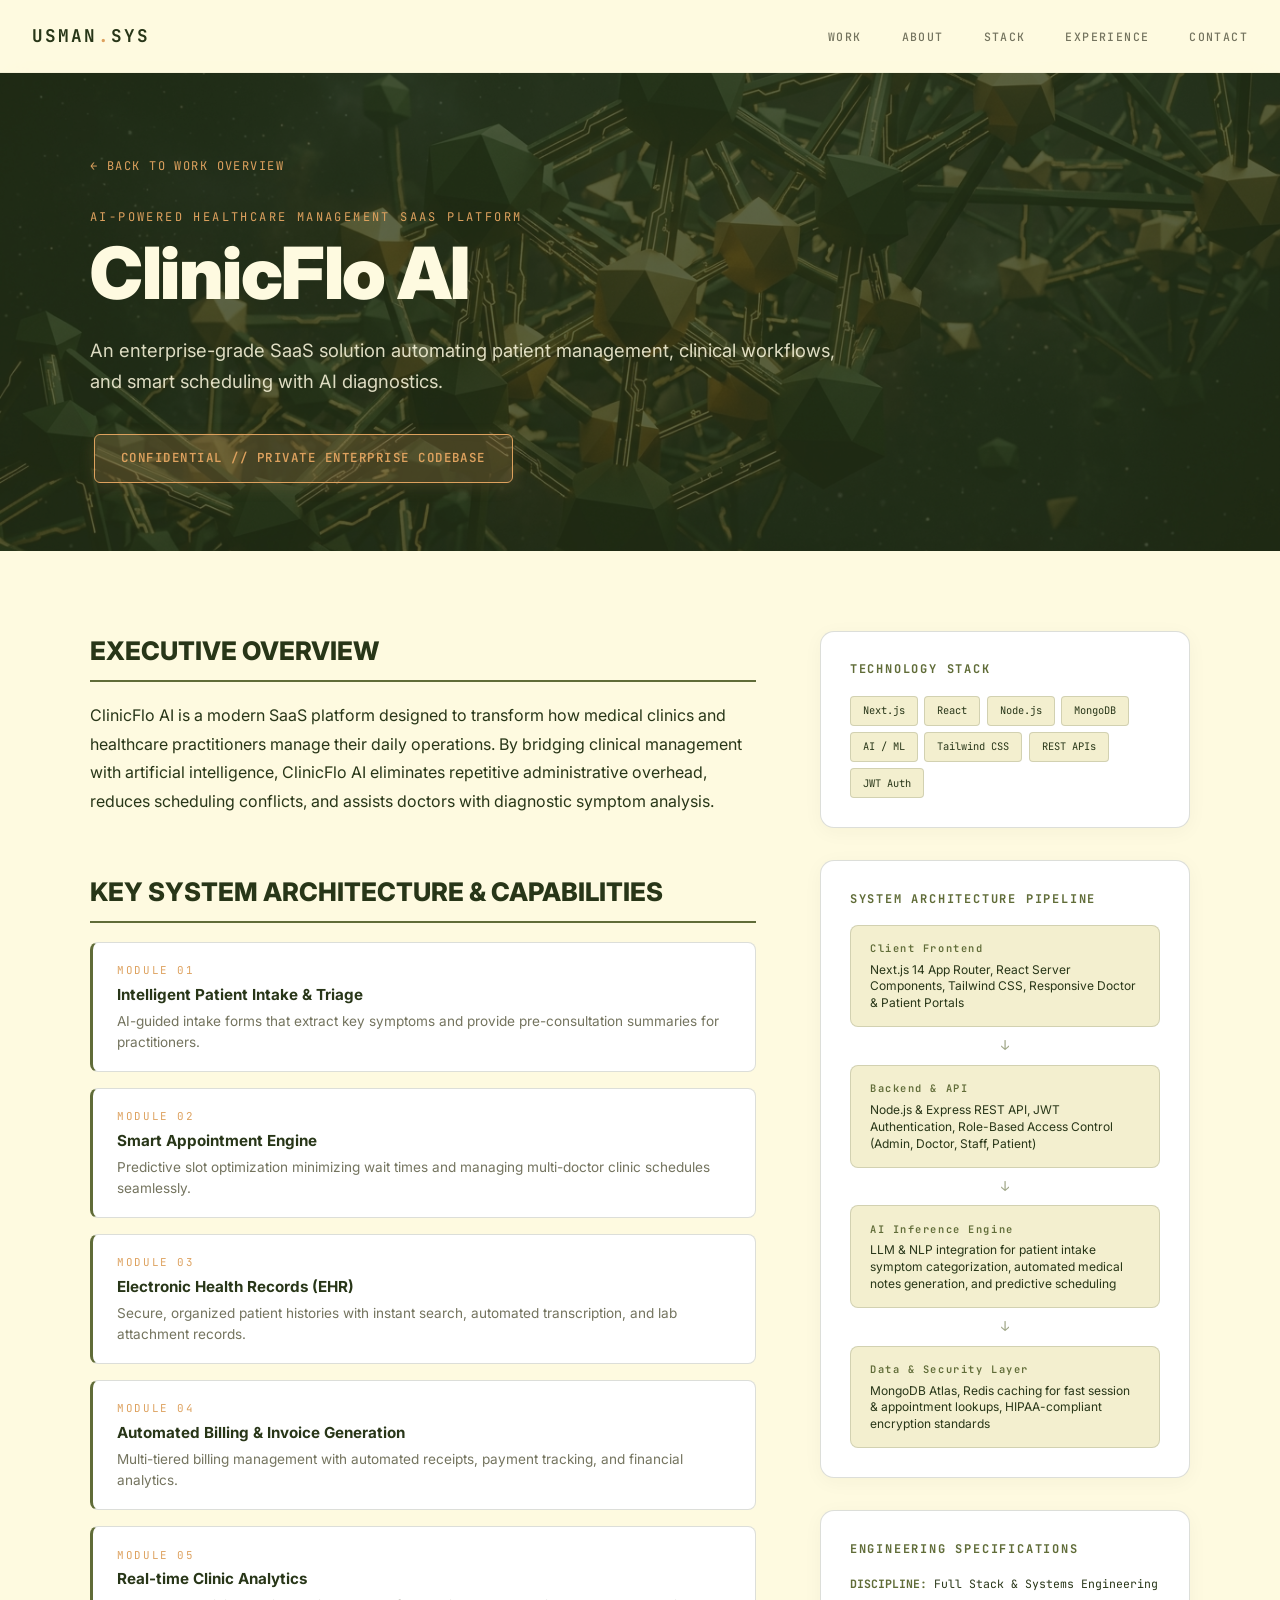
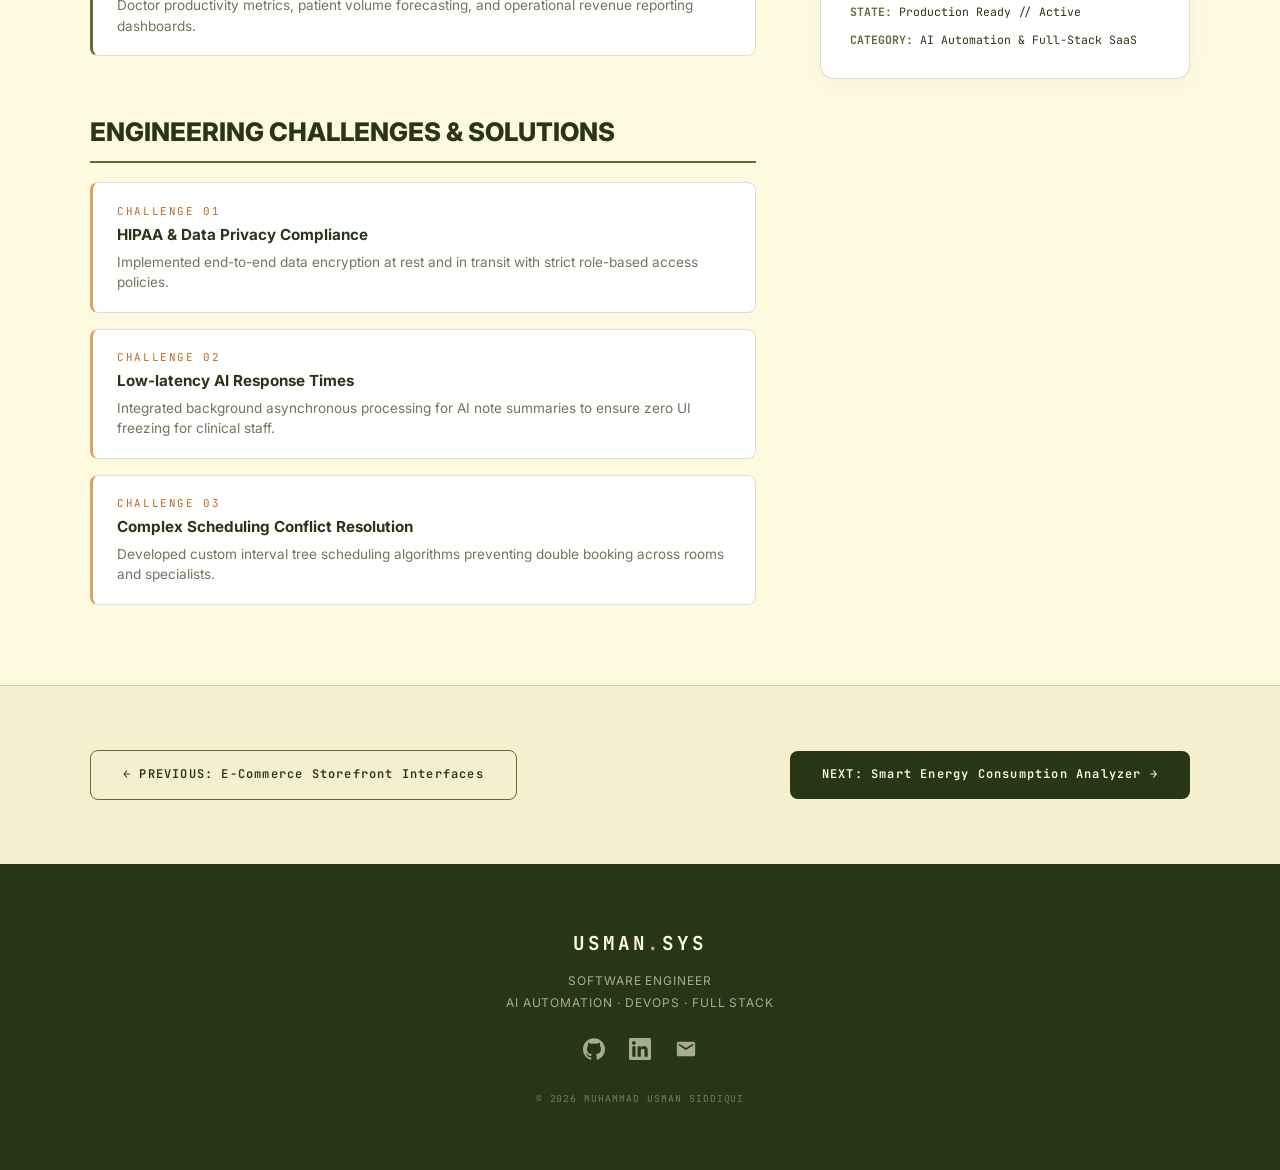
==== project.html @ 536a0db0 "feat: complete USMAN.SYS portfolio v2 with multi-page case studies, 3D graphics, and responsive syst" ====
<!DOCTYPE html>
<html lang="en">
<head>
  <meta charset="UTF-8">
  <meta name="viewport" content="width=device-width, initial-scale=1.0">
  <title>Case Study — Muhammad Usman Siddiqui</title>
  <meta name="description" content="Detailed engineering case study and system architecture by Muhammad Usman Siddiqui.">
  
  <!-- Fonts -->
  <link rel="preconnect" href="https://fonts.googleapis.com">
  <link rel="preconnect" href="https://fonts.gstatic.com" crossorigin>
  <link href="https://fonts.googleapis.com/css2?family=Inter:wght@300;400;500;600;700;800;900&family=JetBrains+Mono:wght@300;400;500;600;700&display=swap" rel="stylesheet">

  <link rel="stylesheet" href="style.css">
</head>
<body>

  <!-- ═══════════════════ NAVIGATION ═══════════════════ -->
  <nav id="navbar" class="navbar" role="navigation" aria-label="Main navigation">
    <div class="navbar__inner">
      <a href="index.html" class="navbar__brand" aria-label="Home">USMAN<span class="navbar__brand-dot">.</span>SYS</a>
      <button id="nav-toggle" class="navbar__toggle" aria-label="Toggle navigation" aria-expanded="false">
        <span class="navbar__toggle-bar"></span>
        <span class="navbar__toggle-bar"></span>
        <span class="navbar__toggle-bar"></span>
      </button>
      <ul id="nav-menu" class="navbar__menu">
        <li><a href="index.html#work" class="navbar__link">WORK</a></li>
        <li><a href="index.html#about" class="navbar__link">ABOUT</a></li>
        <li><a href="index.html#stack" class="navbar__link">STACK</a></li>
        <li><a href="index.html#experience" class="navbar__link">EXPERIENCE</a></li>
        <li><a href="index.html#contact" class="navbar__link">CONTACT</a></li>
      </ul>
    </div>
  </nav>

  <main class="project-detail" id="project-detail-container">
    <!-- Content dynamically populated from projects-data.js based on ?id= query param -->
  </main>

  <!-- ═══════════════════ FOOTER ═══════════════════ -->
  <footer class="footer">
    <div class="footer__inner">
      <div class="footer__brand">USMAN<span class="footer__dot">.</span>SYS</div>
      <p class="footer__tagline">SOFTWARE ENGINEER<br>AI AUTOMATION · DEVOPS · FULL STACK</p>
      <div class="footer__social">
        <a href="https://github.com/Usman22Siddiqui" target="_blank" rel="noopener" aria-label="GitHub"><svg viewBox="0 0 24 24" width="22" height="22" fill="currentColor"><path d="M12 .297c-6.63 0-12 5.373-12 12 0 5.303 3.438 9.8 8.205 11.385.6.113.82-.258.82-.577 0-.285-.01-1.04-.015-2.04-3.338.724-4.042-1.61-4.042-1.61C4.422 18.07 3.633 17.7 3.633 17.7c-1.087-.744.084-.729.084-.729 1.205.084 1.838 1.236 1.838 1.236 1.07 1.835 2.809 1.305 3.495.998.108-.776.417-1.305.76-1.605-2.665-.3-5.466-1.332-5.466-5.93 0-1.31.465-2.38 1.235-3.22-.135-.303-.54-1.523.105-3.176 0 0 1.005-.322 3.3 1.23.96-.267 1.98-.399 3-.405 1.02.006 2.04.138 3 .405 2.28-1.552 3.285-1.23 3.285-1.23.645 1.653.24 2.873.12 3.176.765.84 1.23 1.91 1.23 3.22 0 4.61-2.805 5.625-5.475 5.92.42.36.81 1.096.81 2.22 0 1.606-.015 2.896-.015 3.286 0 .315.21.69.825.57C20.565 22.092 24 17.592 24 12.297c0-6.627-5.373-12-12-12"/></svg></a>
        <a href="https://linkedin.com/in/usman-siddiqui-07708a380" target="_blank" rel="noopener" aria-label="LinkedIn"><svg viewBox="0 0 24 24" width="22" height="22" fill="currentColor"><path d="M20.447 20.452h-3.554v-5.569c0-1.328-.027-3.037-1.852-3.037-1.853 0-2.136 1.445-2.136 2.939v5.667H9.351V9h3.414v1.561h.046c.477-.9 1.637-1.85 3.37-1.85 3.601 0 4.267 2.37 4.267 5.455v6.286zM5.337 7.433c-1.144 0-2.063-.926-2.063-2.065 0-1.138.92-2.063 2.063-2.063 1.14 0 2.064.925 2.064 2.063 0 1.139-.925 2.065-2.064 2.065zm1.782 13.019H3.555V9h3.564v11.452zM22.225 0H1.771C.792 0 0 .774 0 1.729v20.542C0 23.227.792 24 1.771 24h20.451C23.2 24 24 23.227 24 22.271V1.729C24 .774 23.2 0 22.222 0h.003z"/></svg></a>
        <a href="mailto:siddiquiu303@gmail.com" aria-label="Email"><svg viewBox="0 0 24 24" width="22" height="22" fill="currentColor"><path d="M20 4H4c-1.1 0-1.99.9-1.99 2L2 18c0 1.1.9 2 2 2h16c1.1 0 2-.9 2-2V6c0-1.1-.9-2-2-2zm0 4l-8 5-8-5V6l8 5 8-5v2z"/></svg></a>
      </div>
      <p class="footer__copy">© 2026 MUHAMMAD USMAN SIDDIQUI</p>
    </div>
  </footer>

  <script src="projects-data.js"></script>
  <script src="project.js"></script>
</body>
</html>
---- style.css ----
/* ═══════════════════════════════════════════════════════════
   USMAN.SYS — Olive Garden Design System
   Premium Multi-Paged Editorial Portfolio
   ═══════════════════════════════════════════════════════════ */

/* ─── CSS VARIABLES ─── */
:root {
  --olive: #606C38;
  --forest: #283618;
  --cream: #FEFAE0;
  --gold: #DDA15E;
  --burnt: #BC6C25;
  --white: #FFFFFF;

  --olive-soft: #747F4D;
  --forest-soft: #3A4927;
  --cream-dark: #F3EFCF;
  --gold-soft: #E7BA83;

  --text-primary: #283618;
  --text-secondary: #606C38;
  --text-muted: #74745F;

  --border: rgba(40, 54, 24, 0.16);
  --border-light: rgba(254, 250, 224, 0.15);

  --font-primary: 'Inter', -apple-system, BlinkMacSystemFont, sans-serif;
  --font-mono: 'JetBrains Mono', 'Fira Code', monospace;

  --radius-sm: 8px;
  --radius-md: 14px;
  --radius-lg: 20px;
  --radius-xl: 24px;

  --transition: 200ms ease;
  --transition-md: 400ms cubic-bezier(0.16, 1, 0.3, 1);
  --transition-lg: 700ms cubic-bezier(0.16, 1, 0.3, 1);
}

/* ─── RESET ─── */
*, *::before, *::after {
  margin: 0;
  padding: 0;
  box-sizing: border-box;
}

html {
  scroll-behavior: smooth;
  -webkit-text-size-adjust: 100%;
  scroll-padding-top: 80px;
}

body {
  font-family: var(--font-primary);
  background: var(--cream);
  color: var(--text-primary);
  line-height: 1.6;
  overflow-x: hidden;
  -webkit-font-smoothing: antialiased;
  -moz-osx-font-smoothing: grayscale;
}

body.loading {
  overflow: hidden;
}

a {
  color: inherit;
  text-decoration: none;
}

img {
  max-width: 100%;
  display: block;
}

ul {
  list-style: none;
}

button {
  border: none;
  background: none;
  cursor: pointer;
  font-family: inherit;
}

::selection {
  background: var(--olive);
  color: var(--cream);
}

/* ─── FOCUS STATES ─── */
:focus-visible {
  outline: 2px solid var(--gold);
  outline-offset: 3px;
  border-radius: 4px;
}

/* ═══════════════════════════════════════════════════════════
   3D AMBIENT CANVAS
   ═══════════════════════════════════════════════════════════ */
.ambient-canvas {
  position: fixed;
  top: 0;
  left: 0;
  width: 100vw;
  height: 100vh;
  pointer-events: none;
  z-index: 0;
  opacity: 0.65;
}

/* ═══════════════════════════════════════════════════════════
   LOADING SCREEN
   ═══════════════════════════════════════════════════════════ */
.loader {
  position: fixed;
  inset: 0;
  z-index: 9999;
  background: var(--forest);
  display: flex;
  align-items: center;
  justify-content: center;
  transition: opacity 0.5s ease, visibility 0.5s ease;
}

.loader.hidden {
  opacity: 0;
  visibility: hidden;
  pointer-events: none;
}

.loader__content {
  text-align: center;
  color: var(--cream);
  font-family: var(--font-mono);
}

.loader__brand {
  font-size: 1.8rem;
  font-weight: 700;
  letter-spacing: 0.15em;
  margin-bottom: 2rem;
  color: var(--cream);
}

.loader__lines {
  text-align: left;
  margin-bottom: 2rem;
}

.loader__line {
  font-size: 0.75rem;
  letter-spacing: 0.05em;
  color: var(--cream);
  opacity: 0;
  transform: translateY(8px);
  animation: loaderLineReveal 0.3s ease forwards;
  margin-bottom: 0.4rem;
}

.loader__line:nth-child(1) { animation-delay: 0.1s; }
.loader__line:nth-child(2) { animation-delay: 0.35s; }
.loader__line:nth-child(3) { animation-delay: 0.6s; }
.loader__line:nth-child(4) { animation-delay: 0.85s; }

.loader__check {
  color: var(--gold);
  font-weight: 700;
  opacity: 0;
  animation: checkReveal 0.2s ease forwards;
}

.loader__line:nth-child(1) .loader__check { animation-delay: 0.3s; }
.loader__line:nth-child(2) .loader__check { animation-delay: 0.55s; }
.loader__line:nth-child(3) .loader__check { animation-delay: 0.8s; }
.loader__line:nth-child(4) .loader__check { animation-delay: 1.05s; }

@keyframes loaderLineReveal {
  to { opacity: 1; transform: translateY(0); }
}

@keyframes checkReveal {
  to { opacity: 1; }
}

.loader__progress {
  width: 220px;
  height: 3px;
  background: rgba(254, 250, 224, 0.15);
  border-radius: 3px;
  margin: 0 auto 1.5rem;
  overflow: hidden;
}

.loader__bar {
  height: 100%;
  width: 0%;
  background: var(--gold);
  border-radius: 3px;
  animation: loaderBar 1.2s ease forwards 0.1s;
}

@keyframes loaderBar {
  to { width: 100%; }
}

.loader__status {
  font-size: 0.75rem;
  letter-spacing: 0.2em;
  color: var(--gold);
  opacity: 0;
  animation: loaderLineReveal 0.4s ease forwards 1.1s;
}

/* ═══════════════════════════════════════════════════════════
   CUSTOM CURSOR
   ═══════════════════════════════════════════════════════════ */
.custom-cursor {
  display: none;
}

@media (pointer: fine) and (hover: hover) {
  .custom-cursor {
    display: block;
    position: fixed;
    top: 0;
    left: 0;
    z-index: 10000;
    pointer-events: none;
    mix-blend-mode: difference;
  }

  .cursor__dot {
    width: 6px;
    height: 6px;
    background: var(--cream);
    border-radius: 50%;
    transform: translate(-50%, -50%);
    transition: width 0.2s, height 0.2s, background 0.2s;
  }

  .cursor__ring {
    position: absolute;
    top: -14px;
    left: -14px;
    width: 34px;
    height: 34px;
    border: 1.5px solid rgba(254, 250, 224, 0.4);
    border-radius: 50%;
    transition: width 0.3s, height 0.3s, top 0.3s, left 0.3s, border-color 0.3s;
  }

  .cursor__label {
    position: absolute;
    top: 24px;
    left: 50%;
    transform: translateX(-50%);
    font-family: var(--font-mono);
    font-size: 0.6rem;
    letter-spacing: 0.15em;
    color: var(--cream);
    white-space: nowrap;
    opacity: 0;
    transition: opacity 0.2s;
  }

  .custom-cursor.cursor--hover .cursor__ring {
    width: 56px;
    height: 56px;
    top: -25px;
    left: -25px;
    border-color: var(--gold);
  }

  .custom-cursor.cursor--hover .cursor__label {
    opacity: 1;
  }

  body:has(.custom-cursor) * {
    cursor: none !important;
  }
}

/* ═══════════════════════════════════════════════════════════
   NAVIGATION
   ═══════════════════════════════════════════════════════════ */
.navbar {
  position: fixed;
  top: 0;
  left: 0;
  right: 0;
  z-index: 1000;
  background: rgba(254, 250, 224, 0.92);
  backdrop-filter: blur(12px);
  -webkit-backdrop-filter: blur(12px);
  border-bottom: 1px solid transparent;
  transition: background 0.3s, border-color 0.3s, box-shadow 0.3s;
}

.navbar.scrolled {
  border-bottom-color: var(--border);
  box-shadow: 0 1px 20px rgba(40, 54, 24, 0.06);
}

.navbar__inner {
  max-width: 1280px;
  margin: 0 auto;
  padding: 0 2rem;
  height: 72px;
  display: flex;
  align-items: center;
  justify-content: space-between;
}

.navbar__brand {
  font-family: var(--font-mono);
  font-size: 1.1rem;
  font-weight: 700;
  letter-spacing: 0.12em;
  color: var(--forest);
}

.navbar__brand-dot {
  color: var(--gold);
}

.navbar__menu {
  display: flex;
  gap: 2.5rem;
  align-items: center;
}

.navbar__link {
  font-family: var(--font-mono);
  font-size: 0.72rem;
  font-weight: 500;
  letter-spacing: 0.12em;
  color: var(--text-muted);
  position: relative;
  padding: 0.5rem 0;
  transition: color var(--transition);
}

.navbar__link::after {
  content: '';
  position: absolute;
  bottom: 0;
  left: 0;
  width: 0;
  height: 2px;
  background: var(--gold);
  transition: width 0.3s ease;
}

.navbar__link:hover,
.navbar__link.active {
  color: var(--olive);
}

.navbar__link.active::after,
.navbar__link:hover::after {
  width: 100%;
}

/* Mobile Toggle */
.navbar__toggle {
  display: none;
  flex-direction: column;
  gap: 5px;
  padding: 4px;
}

.navbar__toggle-bar {
  width: 22px;
  height: 2px;
  background: var(--forest);
  border-radius: 2px;
  transition: transform 0.3s, opacity 0.3s;
}

.navbar__toggle.active .navbar__toggle-bar:nth-child(1) {
  transform: rotate(45deg) translate(5px, 5px);
}

.navbar__toggle.active .navbar__toggle-bar:nth-child(2) {
  opacity: 0;
}

.navbar__toggle.active .navbar__toggle-bar:nth-child(3) {
  transform: rotate(-45deg) translate(5px, -5px);
}

@media (max-width: 768px) {
  .navbar__toggle {
    display: flex;
  }

  .navbar__menu {
    position: fixed;
    top: 72px;
    left: 0;
    right: 0;
    background: var(--cream);
    flex-direction: column;
    padding: 2rem;
    gap: 1.5rem;
    border-bottom: 1px solid var(--border);
    transform: translateY(-120%);
    opacity: 0;
    transition: transform 0.4s cubic-bezier(0.16, 1, 0.3, 1), opacity 0.3s;
    box-shadow: 0 20px 40px rgba(40, 54, 24, 0.1);
  }

  .navbar__menu.open {
    transform: translateY(0);
    opacity: 1;
  }
}

/* ═══════════════════════════════════════════════════════════
   3D BACKGROUND IMAGES & GRAPHICS
   ═══════════════════════════════════════════════════════════ */
.hero__bg-image,
.statement__bg-image,
.flagship__bg-image,
.about__bg-image,
.experience__bg-image,
.project-hero__bg-image {
  position: absolute;
  inset: 0;
  overflow: hidden;
  pointer-events: none;
  z-index: 0;
}

.hero__bg-image img {
  width: 100%;
  height: 100%;
  object-fit: cover;
  object-position: right center;
  opacity: 0.18;
  mix-blend-mode: multiply;
  transform: scale(1.05);
  animation: slowPan 25s ease-in-out infinite alternate;
}

.statement__bg-image img {
  width: 100%;
  height: 100%;
  object-fit: cover;
  opacity: 0.15;
  mix-blend-mode: overlay;
}

.flagship__bg-image img {
  width: 100%;
  height: 100%;
  object-fit: cover;
  opacity: 0.22;
  mix-blend-mode: screen;
  animation: slowZoom 20s ease-in-out infinite alternate;
}

.about__bg-image img {
  width: 100%;
  height: 100%;
  object-fit: cover;
  opacity: 0.12;
  mix-blend-mode: multiply;
}

.experience__bg-image img {
  width: 100%;
  height: 100%;
  object-fit: cover;
  object-position: center;
  opacity: 0.12;
  mix-blend-mode: multiply;
}

.project-hero__bg-image img {
  width: 100%;
  height: 100%;
  object-fit: cover;
  opacity: 0.25;
  mix-blend-mode: screen;
  animation: slowPan 30s ease-in-out infinite alternate;
}

@keyframes slowPan {
  from { transform: scale(1.03) translate(0, 0); }
  to { transform: scale(1.08) translate(-1%, -1.5%); }
}

@keyframes slowZoom {
  from { transform: scale(1); }
  to { transform: scale(1.06); }
}

/* ═══════════════════════════════════════════════════════════
   HERO SECTION
   ═══════════════════════════════════════════════════════════ */
.hero {
  min-height: 100vh;
  display: flex;
  align-items: center;
  padding: 120px 2rem 4rem;
  background: var(--cream);
  position: relative;
  overflow: hidden;
}

.hero__content {
  max-width: 1280px;
  margin: 0 auto;
  width: 100%;
  display: grid;
  grid-template-columns: 1.15fr 0.85fr;
  gap: 3.5rem;
  align-items: center;
  position: relative;
  z-index: 1;
}

.hero__eyebrow {
  font-family: var(--font-mono);
  font-size: 0.75rem;
  letter-spacing: 0.2em;
  color: var(--olive);
  margin-bottom: 1.5rem;
}

.hero__title {
  margin-bottom: 1.5rem;
}

.hero__title-line {
  display: block;
  font-size: clamp(3.2rem, 7.5vw, 6.8rem);
  font-weight: 900;
  line-height: 0.95;
  letter-spacing: -0.03em;
  color: var(--forest);
}

.hero__title-line--accent {
  color: var(--olive);
}

.hero__statement {
  font-size: clamp(1rem, 1.5vw, 1.2rem);
  color: var(--text-muted);
  max-width: 500px;
  margin-bottom: 1.5rem;
  line-height: 1.7;
}

.hero__tags {
  display: flex;
  flex-wrap: wrap;
  gap: 0.5rem;
  font-family: var(--font-mono);
  font-size: 0.7rem;
  letter-spacing: 0.12em;
  color: var(--text-secondary);
  margin-bottom: 2.5rem;
}

.hero__tag-sep {
  color: var(--gold);
}

.hero__cta {
  display: flex;
  gap: 1rem;
  flex-wrap: wrap;
}

/* Hero Right Side — Enlarged Profile & Terminal */
.hero__right {
  display: flex;
  flex-direction: column;
  gap: 1.8rem;
  align-items: center;
}

.hero__profile-wrapper {
  width: 270px;
  height: 270px;
  border-radius: 50%;
  overflow: hidden;
  border: 4px solid var(--olive);
  box-shadow: 0 16px 48px rgba(40, 54, 24, 0.22), 0 0 0 8px rgba(221, 161, 94, 0.25);
  flex-shrink: 0;
  position: relative;
  transition: transform 0.4s cubic-bezier(0.16, 1, 0.3, 1), box-shadow 0.4s;
}

.hero__profile-wrapper:hover {
  transform: scale(1.03);
  box-shadow: 0 20px 56px rgba(40, 54, 24, 0.28), 0 0 0 12px rgba(221, 161, 94, 0.4);
}

.hero__profile-img {
  width: 100%;
  height: 100%;
  object-fit: cover;
  object-position: center top;
}

.hero__terminal {
  background: var(--forest);
  border-radius: var(--radius-lg);
  border: 1px solid rgba(254, 250, 224, 0.1);
  overflow: hidden;
  width: 100%;
  max-width: 420px;
  box-shadow: 0 16px 48px rgba(40, 54, 24, 0.2);
  transition: transform 0.3s cubic-bezier(0.16, 1, 0.3, 1);
}

.terminal__header {
  display: flex;
  align-items: center;
  gap: 6px;
  padding: 12px 16px;
  background: rgba(0, 0, 0, 0.25);
}

.terminal__dot {
  width: 10px;
  height: 10px;
  border-radius: 50%;
}

.terminal__dot--red { background: #ff5f57; }
.terminal__dot--yellow { background: #febc2e; }
.terminal__dot--green { background: #28c840; }

.terminal__title {
  font-family: var(--font-mono);
  font-size: 0.65rem;
  color: rgba(254, 250, 224, 0.5);
  letter-spacing: 0.08em;
  margin-left: 8px;
}

.terminal__body {
  padding: 16px 20px 20px;
  font-family: var(--font-mono);
  font-size: 0.78rem;
  line-height: 1.8;
  color: var(--cream);
}

.terminal__prompt {
  color: var(--gold);
}

.terminal__cmd {
  color: var(--cream);
}

.terminal__output {
  color: rgba(254, 250, 224, 0.65);
  margin-bottom: 0.5rem;
}

.terminal__focus-item {
  display: block;
  color: rgba(254, 250, 224, 0.75);
}

.terminal__status {
  color: var(--gold);
  margin-top: 0.3rem;
  display: flex;
  align-items: center;
}

.terminal__status-dot {
  width: 7px;
  height: 7px;
  background: var(--gold);
  border-radius: 50%;
  display: inline-block;
  margin-right: 8px;
  animation: pulse 2s ease infinite;
}

.terminal__status-text {
  color: rgba(254, 250, 224, 0.8);
}

/* ═══════════════════════════════════════════════════════════
   BUTTONS
   ═══════════════════════════════════════════════════════════ */
.btn {
  display: inline-flex;
  align-items: center;
  gap: 0.6rem;
  font-family: var(--font-mono);
  font-size: 0.75rem;
  font-weight: 600;
  letter-spacing: 0.1em;
  padding: 0.9rem 2rem;
  border-radius: var(--radius-sm);
  transition: all var(--transition);
  position: relative;
  overflow: hidden;
  cursor: pointer;
}

.btn__arrow {
  transition: transform var(--transition);
}

.btn:hover .btn__arrow {
  transform: translateX(4px);
}

.btn--primary {
  background: var(--forest);
  color: var(--cream);
}

.btn--primary:hover {
  background: var(--olive);
}

.btn--secondary {
  background: transparent;
  color: var(--forest);
  border: 1.5px solid var(--olive);
}

.btn--secondary:hover {
  background: var(--olive);
  color: var(--cream);
  border-color: var(--olive);
}

.btn--accent {
  background: var(--gold);
  color: var(--forest);
  font-weight: 700;
}

.btn--accent:hover {
  background: var(--burnt);
  color: var(--cream);
}

.btn--repo {
  background: rgba(221, 161, 94, 0.18);
  color: var(--cream);
  border: 1.5px solid var(--gold);
  font-weight: 700;
  box-shadow: 0 4px 20px rgba(221, 161, 94, 0.2);
}

.btn--repo:hover {
  background: var(--gold);
  color: var(--forest);
  border-color: var(--gold);
  box-shadow: 0 8px 28px rgba(221, 161, 94, 0.4);
  transform: translateY(-2px);
}

.btn--contact {
  background: var(--cream);
  color: var(--forest);
  font-weight: 700;
}

.btn--contact:hover {
  background: var(--forest);
  color: var(--cream);
  border: 1px solid var(--cream);
}

.btn--contact-outline {
  background: transparent;
  color: var(--cream);
  border: 1.5px solid rgba(254, 250, 224, 0.4);
}

.btn--contact-outline:hover {
  background: var(--cream);
  color: var(--forest);
}

/* ═══════════════════════════════════════════════════════════
   SECTION LABELS
   ═══════════════════════════════════════════════════════════ */
.section__label {
  display: block;
  font-family: var(--font-mono);
  font-size: 0.7rem;
  letter-spacing: 0.2em;
  color: var(--gold);
  margin-bottom: 0.75rem;
}

.section__title {
  font-size: clamp(2.2rem, 5vw, 4rem);
  font-weight: 800;
  letter-spacing: -0.02em;
  line-height: 1.1;
}

/* ═══════════════════════════════════════════════════════════
   ENGINEERING STATEMENT
   ═══════════════════════════════════════════════════════════ */
.statement {
  padding: 8rem 2rem;
  background: var(--olive);
  color: var(--cream);
  position: relative;
  overflow: hidden;
}

.statement__inner {
  max-width: 900px;
  margin: 0 auto;
  text-align: center;
  position: relative;
  z-index: 1;
}

.statement__title {
  font-size: clamp(1.6rem, 4vw, 3rem);
  font-weight: 700;
  line-height: 1.4;
  margin-bottom: 3rem;
}

.statement__line {
  display: block;
}

.statement__line--accent {
  color: var(--gold);
}

.statement__flow {
  display: flex;
  align-items: center;
  justify-content: center;
  gap: 1rem;
  flex-wrap: wrap;
}

.flow__step {
  font-family: var(--font-mono);
  font-size: 0.75rem;
  letter-spacing: 0.15em;
  padding: 0.5rem 1.2rem;
  border: 1px solid rgba(254, 250, 224, 0.25);
  border-radius: var(--radius-sm);
  transition: all var(--transition);
}

.flow__step--active {
  background: var(--gold);
  color: var(--forest);
  border-color: var(--gold);
  font-weight: 600;
}

.flow__arrow {
  font-family: var(--font-mono);
  font-size: 1rem;
  color: var(--gold);
  transform: rotate(-90deg);
}

@media (max-width: 600px) {
  .statement__flow {
    flex-direction: column;
  }
  .flow__arrow {
    transform: rotate(0deg);
  }
}

/* ═══════════════════════════════════════════════════════════
   ENGINEERING DOMAINS
   ═══════════════════════════════════════════════════════════ */
.domains {
  padding: 6rem 2rem;
  background: var(--cream);
}

.domains__grid {
  max-width: 1280px;
  margin: 0 auto;
  display: grid;
  grid-template-columns: repeat(3, 1fr);
  gap: 1.5rem;
}

.domain {
  padding: 2.5rem;
  border-radius: var(--radius-lg);
  transition: transform var(--transition-md), box-shadow var(--transition-md);
  transform-style: preserve-3d;
}

.domain:hover {
  transform: translateY(-4px);
}

.domain--olive {
  background: var(--olive);
  color: var(--cream);
}

.domain--cream {
  background: var(--cream-dark);
  color: var(--forest);
  border: 1px solid var(--border);
}

.domain--forest {
  background: var(--forest);
  color: var(--cream);
}

.domain__number {
  font-family: var(--font-mono);
  font-size: 0.7rem;
  letter-spacing: 0.15em;
  opacity: 0.65;
  display: block;
  margin-bottom: 1rem;
}

.domain__title {
  font-size: 1.4rem;
  font-weight: 800;
  letter-spacing: 0.05em;
  margin-bottom: 0.75rem;
}

.domain__desc {
  font-size: 0.85rem;
  line-height: 1.6;
  opacity: 0.85;
  margin-bottom: 1.5rem;
}

.domain__diagram {
  font-family: var(--font-mono);
  font-size: 0.72rem;
  letter-spacing: 0.1em;
}

.diagram__step {
  padding: 0.35rem 0;
  transition: color var(--transition);
}

.diagram__step--active {
  color: var(--gold);
  font-weight: 600;
}

.domain--cream .diagram__step--active {
  color: var(--burnt);
}

.diagram__arrow {
  color: var(--gold);
  font-size: 0.9rem;
  padding: 0.1rem 0;
}

.domain--cream .diagram__arrow {
  color: var(--olive);
}

@media (max-width: 900px) {
  .domains__grid {
    grid-template-columns: 1fr;
  }
}

/* ═══════════════════════════════════════════════════════════
   FLAGSHIP PROJECT: CLINICFLO AI & SMART ENERGY
   ═══════════════════════════════════════════════════════════ */
.flagship {
  padding: 8rem 2rem;
  background: var(--forest);
  color: var(--cream);
  position: relative;
  overflow: hidden;
}

.flagship--secondary {
  background: #1e2912;
  border-top: 1px solid rgba(254, 250, 224, 0.08);
}

.flagship__inner {
  max-width: 1280px;
  margin: 0 auto;
  position: relative;
  z-index: 1;
}

.flagship__label {
  font-family: var(--font-mono);
  font-size: 0.7rem;
  letter-spacing: 0.2em;
  color: var(--gold);
  display: block;
  margin-bottom: 1rem;
}

.flagship__title {
  font-size: clamp(2.5rem, 6vw, 5rem);
  font-weight: 900;
  line-height: 1;
  letter-spacing: -0.03em;
  margin-bottom: 1rem;
}

.flagship__title--huge {
  font-size: clamp(3rem, 7vw, 5.8rem);
}

.flagship__title--gold {
  color: var(--gold);
}

.flagship__tagline {
  font-family: var(--font-mono);
  font-size: 0.85rem;
  letter-spacing: 0.1em;
  color: var(--gold-soft);
  margin-bottom: 3rem;
}

.flagship__title span {
  display: inline-block;
  margin-right: 0.5rem;
}

.flagship__content {
  display: grid;
  grid-template-columns: 1.15fr 0.85fr;
  gap: 4rem;
}

.flagship__desc {
  font-size: 1rem;
  line-height: 1.8;
  opacity: 0.88;
  margin-bottom: 2rem;
}

.clinicflo__features {
  display: grid;
  grid-template-columns: 1fr 1fr;
  gap: 1.2rem;
  margin-bottom: 2.2rem;
}

.clinicflo__feature {
  display: flex;
  gap: 1rem;
  background: rgba(254, 250, 224, 0.05);
  border: 1px solid rgba(254, 250, 224, 0.1);
  padding: 1.1rem 1.3rem;
  border-radius: var(--radius-md);
  align-items: flex-start;
  transition: border-color var(--transition), background var(--transition);
}

.clinicflo__feature:hover {
  border-color: var(--gold);
  background: rgba(221, 161, 94, 0.08);
}

.clinicflo__feature-num {
  font-family: var(--font-mono);
  font-size: 0.85rem;
  font-weight: 700;
  color: var(--gold);
  background: rgba(221, 161, 94, 0.15);
  border: 1px solid rgba(221, 161, 94, 0.35);
  padding: 0.35rem 0.65rem;
  border-radius: var(--radius-sm);
  flex-shrink: 0;
}

.clinicflo__feature strong {
  display: block;
  font-size: 0.88rem;
  color: var(--cream);
  margin-bottom: 0.25rem;
}

.clinicflo__feature p {
  font-size: 0.75rem;
  opacity: 0.75;
  line-height: 1.45;
}

.tag {
  display: inline-block;
  font-family: var(--font-mono);
  font-size: 0.65rem;
  letter-spacing: 0.1em;
  padding: 0.35rem 0.8rem;
  background: var(--olive);
  color: var(--cream);
  border-radius: var(--radius-sm);
  margin: 0.25rem;
}

.flagship__tags {
  margin-bottom: 2rem;
}

.flagship__links {
  margin-top: 1rem;
}

/* Architecture Diagram */
.clinicflo__architecture {
  background: rgba(0, 0, 0, 0.3);
  border: 1px solid rgba(254, 250, 224, 0.12);
  border-radius: var(--radius-lg);
  padding: 2.5rem 2rem;
}

.architecture__diagram {
  display: flex;
  flex-direction: column;
  gap: 0.5rem;
  margin-top: 1.5rem;
}

.arch__layer {
  background: rgba(254, 250, 224, 0.06);
  border: 1px solid rgba(254, 250, 224, 0.15);
  padding: 0.9rem 1.2rem;
  border-radius: var(--radius-sm);
  display: flex;
  justify-content: space-between;
  align-items: center;
  transition: all var(--transition);
}

.arch__layer:hover {
  border-color: var(--gold);
  background: rgba(221, 161, 94, 0.1);
}

.arch__layer--active {
  border-color: var(--gold);
  background: rgba(221, 161, 94, 0.15);
}

.arch__label {
  font-family: var(--font-mono);
  font-size: 0.7rem;
  letter-spacing: 0.15em;
  color: var(--gold);
  font-weight: 600;
}

.arch__items {
  display: flex;
  gap: 0.4rem;
}

.arch__items span {
  font-family: var(--font-mono);
  font-size: 0.65rem;
  padding: 0.2rem 0.5rem;
  background: rgba(0, 0, 0, 0.3);
  border-radius: 4px;
}

.arch__connector {
  text-align: center;
  font-family: var(--font-mono);
  font-size: 0.85rem;
  color: var(--gold);
  opacity: 0.6;
}

/* Evolution Timeline */
.evolution__title {
  font-family: var(--font-mono);
  font-size: 0.7rem;
  letter-spacing: 0.2em;
  color: var(--gold);
  margin-bottom: 2rem;
}

.evolution__timeline {
  position: relative;
  padding-left: 2rem;
}

.evolution__timeline::before {
  content: '';
  position: absolute;
  left: 0;
  top: 0;
  bottom: 0;
  width: 2px;
  background: var(--olive);
}

.evolution__step {
  position: relative;
  padding: 1rem 0;
}

.evolution__step::before {
  content: '';
  position: absolute;
  left: -2rem;
  top: 50%;
  transform: translate(-50%, -50%);
  width: 10px;
  height: 10px;
  border-radius: 50%;
  background: var(--olive);
  border: 2px solid var(--forest);
  transition: background var(--transition), transform var(--transition);
}

.evolution__step[data-step="5"]::before,
.evolution__step:hover::before {
  background: var(--gold);
  transform: translate(-50%, -50%) scale(1.2);
}

.evolution__number {
  font-family: var(--font-mono);
  font-size: 0.65rem;
  letter-spacing: 0.15em;
  color: var(--gold);
  display: block;
}

.evolution__name {
  font-size: 1rem;
  font-weight: 700;
  letter-spacing: 0.05em;
  display: block;
}

.evolution__detail {
  font-size: 0.78rem;
  opacity: 0.6;
  display: block;
}

.evolution__connector {
  height: 0.5rem;
}

.evolution__statement {
  font-style: italic;
  font-size: 0.9rem;
  color: var(--gold);
  margin-top: 2rem;
  padding-left: 0;
  border-left: 2px solid var(--gold);
  padding-left: 1rem;
}

@media (max-width: 768px) {
  .flagship__content {
    grid-template-columns: 1fr;
  }
  .clinicflo__features {
    grid-template-columns: 1fr;
  }
}

/* ═══════════════════════════════════════════════════════════
   PROJECTS GRID
   ═══════════════════════════════════════════════════════════ */
.projects {
  padding: 8rem 2rem;
  background: var(--cream);
  position: relative;
  z-index: 1;
}

.projects__inner {
  max-width: 1280px;
  margin: 0 auto;
}

.projects__header {
  margin-bottom: 4rem;
}

.projects__grid {
  display: grid;
  grid-template-columns: repeat(3, 1fr);
  gap: 1.5rem;
}

.project-card {
  background: var(--white);
  border: 1px solid var(--border);
  border-radius: var(--radius-lg);
  padding: 2.2rem;
  transition: all 0.35s cubic-bezier(0.16, 1, 0.3, 1);
  display: flex;
  flex-direction: column;
  text-decoration: none;
  color: inherit;
  position: relative;
  transform-style: preserve-3d;
}

.project-card:hover {
  transform: translateY(-6px);
  box-shadow: 0 16px 48px rgba(96, 108, 56, 0.15);
  border-color: var(--olive);
}

.project-card--olive {
  background: var(--olive);
  color: var(--cream);
  border-color: var(--olive);
}

.project-card--olive:hover {
  box-shadow: 0 16px 48px rgba(96, 108, 56, 0.35);
}

.project-card--forest {
  background: var(--forest);
  color: var(--cream);
  border-color: var(--forest);
}

.project-card--forest:hover {
  box-shadow: 0 16px 48px rgba(40, 54, 24, 0.35);
}

.project-card__header {
  margin-bottom: 1rem;
}

.project-card__num {
  font-family: var(--font-mono);
  font-size: 0.65rem;
  letter-spacing: 0.15em;
  opacity: 0.6;
}

.project-card__title {
  font-size: 1.5rem;
  font-weight: 800;
  letter-spacing: 0.02em;
  line-height: 1.15;
  margin-bottom: 0.5rem;
}

.project-card__type {
  font-family: var(--font-mono);
  font-size: 0.65rem;
  letter-spacing: 0.12em;
  color: var(--burnt);
  margin-bottom: 0.75rem;
}

.project-card--olive .project-card__type,
.project-card--forest .project-card__type {
  color: var(--gold);
}

.project-card__desc {
  font-size: 0.85rem;
  line-height: 1.6;
  opacity: 0.75;
  margin-bottom: 1.2rem;
  flex-grow: 1;
}

.project-card__tags {
  display: flex;
  flex-wrap: wrap;
  gap: 0.3rem;
  margin-bottom: 1.5rem;
}

.project-card__tags span {
  font-family: var(--font-mono);
  font-size: 0.6rem;
  letter-spacing: 0.08em;
  padding: 0.25rem 0.6rem;
  border-radius: 4px;
  background: rgba(96, 108, 56, 0.1);
  color: var(--olive);
}

.project-card--olive .project-card__tags span,
.project-card--forest .project-card__tags span {
  background: rgba(254, 250, 224, 0.12);
  color: var(--cream);
}

.project-card__footer {
  display: flex;
  gap: 1.5rem;
  margin-top: auto;
  border-top: 1px solid rgba(40, 54, 24, 0.08);
  padding-top: 1rem;
}

.project-card--olive .project-card__footer,
.project-card--forest .project-card__footer {
  border-top-color: rgba(254, 250, 224, 0.12);
}

.project-card__link {
  font-family: var(--font-mono);
  font-size: 0.72rem;
  font-weight: 700;
  letter-spacing: 0.12em;
  color: var(--burnt);
  transition: color var(--transition);
  display: flex;
  align-items: center;
  gap: 0.4rem;
}

.project-card:hover .project-card__link {
  color: var(--olive);
}

.project-card--olive .project-card__link,
.project-card--forest .project-card__link {
  color: var(--gold);
}

.project-card--olive:hover .project-card__link,
.project-card--forest:hover .project-card__link {
  color: var(--cream);
}

.project-card__link span {
  transition: transform var(--transition);
}

.project-card:hover .project-card__link span {
  transform: translateX(4px);
}

@media (max-width: 900px) {
  .projects__grid {
    grid-template-columns: repeat(2, 1fr);
  }
}

@media (max-width: 600px) {
  .projects__grid {
    grid-template-columns: 1fr;
  }
}

/* ═══════════════════════════════════════════════════════════
   ABOUT
   ═══════════════════════════════════════════════════════════ */
.about {
  padding: 8rem 2rem;
  background: var(--cream);
  position: relative;
  overflow: hidden;
}

.about__inner {
  max-width: 1280px;
  margin: 0 auto;
  display: grid;
  grid-template-columns: 1fr 1.2fr;
  gap: 4rem;
  align-items: start;
  position: relative;
  z-index: 1;
}

.about__title {
  font-size: clamp(3rem, 7vw, 5.5rem);
  font-weight: 900;
  line-height: 0.95;
  letter-spacing: -0.03em;
  color: var(--forest);
}

.about__title span {
  display: block;
}

.about__title--accent {
  color: var(--olive) !important;
}

.about__subtitle {
  font-family: var(--font-mono);
  font-size: 0.8rem;
  letter-spacing: 0.15em;
  color: var(--text-muted);
  margin-top: 1rem;
}

.about__right {
  border-left: 2px solid var(--gold);
  padding-left: 2.5rem;
}

.about__bio {
  margin-bottom: 2.5rem;
}

.about__bio p {
  font-size: 1rem;
  line-height: 1.8;
  color: var(--text-primary);
  margin-bottom: 1rem;
}

.about__bio strong {
  color: var(--olive);
}

.edu__label {
  font-family: var(--font-mono);
  font-size: 0.65rem;
  letter-spacing: 0.2em;
  color: var(--gold);
  margin-bottom: 0.75rem;
  display: block;
}

.edu__school {
  margin-bottom: 1.5rem;
}

.edu__date {
  font-family: var(--font-mono);
  font-size: 0.7rem;
  letter-spacing: 0.1em;
  color: var(--text-muted);
  display: block;
  margin-bottom: 0.25rem;
}

.edu__name {
  font-size: 1.2rem;
  font-weight: 700;
  color: var(--forest);
}

.edu__degree {
  font-size: 0.9rem;
  color: var(--text-secondary);
}

.edu__cgpa {
  font-size: 0.9rem;
  color: var(--text-muted);
  margin-top: 0.25rem;
}

.edu__cgpa strong {
  color: var(--olive);
}

.edu__pills {
  display: flex;
  flex-wrap: wrap;
  gap: 0.4rem;
  margin-top: 0.5rem;
}

.edu__pills span {
  font-family: var(--font-mono);
  font-size: 0.65rem;
  font-weight: 600;
  letter-spacing: 0.1em;
  padding: 0.35rem 0.8rem;
  background: var(--olive);
  color: var(--cream);
  border-radius: var(--radius-sm);
  transition: all var(--transition);
}

.edu__pills span:hover {
  background: var(--forest);
  transform: translateY(-2px);
}

@media (max-width: 768px) {
  .about__inner {
    grid-template-columns: 1fr;
    gap: 2rem;
  }
  .about__right {
    border-left: none;
    padding-left: 0;
    border-top: 2px solid var(--gold);
    padding-top: 2rem;
  }
}

/* ═══════════════════════════════════════════════════════════
   EXPERIENCE
   ═══════════════════════════════════════════════════════════ */
.experience {
  padding: 8rem 2rem;
  background: var(--cream-dark);
  position: relative;
  overflow: hidden;
  z-index: 1;
}

.experience__inner {
  max-width: 900px;
  margin: 0 auto;
  position: relative;
  z-index: 1;
}

.experience__header {
  margin-bottom: 4rem;
}

.timeline {
  position: relative;
  padding-left: 3rem;
}

.timeline__line {
  position: absolute;
  left: 0;
  top: 0;
  bottom: 0;
  width: 2px;
  background: var(--olive);
}

.timeline__item {
  position: relative;
  margin-bottom: 3rem;
}

.timeline__item:last-child {
  margin-bottom: 0;
}

.timeline__marker {
  position: absolute;
  left: -3rem;
  top: 0.5rem;
  width: 12px;
  height: 12px;
  background: var(--gold);
  border-radius: 50%;
  border: 3px solid var(--cream-dark);
  transform: translateX(-50%);
  z-index: 1;
}

.timeline__card {
  background: var(--white);
  border: 1px solid var(--border);
  border-left: 3px solid var(--olive);
  border-radius: var(--radius-md);
  padding: 2rem;
  transition: transform var(--transition-md), box-shadow var(--transition-md);
}

.timeline__card:hover {
  transform: translateY(-2px);
  box-shadow: 0 8px 32px rgba(40, 54, 24, 0.08);
}

.timeline__date {
  font-family: var(--font-mono);
  font-size: 0.65rem;
  letter-spacing: 0.15em;
  color: var(--gold);
  display: block;
  margin-bottom: 0.5rem;
}

.timeline__role {
  font-size: 1.2rem;
  font-weight: 700;
  color: var(--forest);
  margin-bottom: 0.25rem;
}

.timeline__company {
  font-family: var(--font-mono);
  font-size: 0.75rem;
  letter-spacing: 0.12em;
  color: var(--olive);
  margin-bottom: 0.75rem;
}

.timeline__desc {
  font-size: 0.9rem;
  line-height: 1.6;
  color: var(--text-muted);
  margin-bottom: 1rem;
}

.timeline__tech {
  display: flex;
  flex-wrap: wrap;
  gap: 0.3rem;
}

.timeline__tech span {
  font-family: var(--font-mono);
  font-size: 0.6rem;
  letter-spacing: 0.08em;
  padding: 0.2rem 0.5rem;
  background: rgba(96, 108, 56, 0.1);
  color: var(--olive);
  border-radius: 4px;
}

/* ═══════════════════════════════════════════════════════════
   TECH STACK
   ═══════════════════════════════════════════════════════════ */
.stack {
  padding: 8rem 2rem;
  background: var(--olive);
  color: var(--cream);
  position: relative;
  z-index: 1;
}

.stack__inner {
  max-width: 1280px;
  margin: 0 auto;
}

.stack__header {
  margin-bottom: 4rem;
}

.stack .section__label {
  color: var(--gold);
}

.stack__grid {
  display: grid;
  grid-template-columns: repeat(3, 1fr);
  gap: 2.5rem;
}

.stack__category {
  font-family: var(--font-mono);
  font-size: 0.7rem;
  letter-spacing: 0.15em;
  color: var(--gold);
  margin-bottom: 1rem;
  padding-bottom: 0.5rem;
  border-bottom: 1px solid rgba(254, 250, 224, 0.15);
}

.stack__items {
  display: flex;
  flex-wrap: wrap;
  gap: 0.5rem;
}

.stack__items span {
  font-size: 0.9rem;
  font-weight: 500;
  padding: 0.4rem 1rem;
  background: rgba(254, 250, 224, 0.08);
  border: 1px solid rgba(254, 250, 224, 0.12);
  border-radius: var(--radius-sm);
  transition: all var(--transition);
}

.stack__items span:hover {
  background: rgba(254, 250, 224, 0.15);
  border-color: var(--gold);
  transform: translateY(-2px);
}

@media (max-width: 768px) {
  .stack__grid {
    grid-template-columns: repeat(2, 1fr);
  }
}

@media (max-width: 480px) {
  .stack__grid {
    grid-template-columns: 1fr;
  }
}

/* ═══════════════════════════════════════════════════════════
   ACHIEVEMENTS
   ═══════════════════════════════════════════════════════════ */
.achievements {
  padding: 8rem 2rem;
  background: var(--cream);
  position: relative;
  z-index: 1;
}

.achievements__inner {
  max-width: 1000px;
  margin: 0 auto;
}

.achievements__header {
  margin-bottom: 4rem;
}

.achievements__grid {
  display: grid;
  grid-template-columns: repeat(2, 1fr);
  gap: 1.5rem;
}

.achievement {
  display: flex;
  gap: 1.5rem;
  padding: 1.5rem 2rem;
  background: var(--white);
  border: 1px solid var(--border);
  border-radius: var(--radius-md);
  transition: all var(--transition-md);
  align-items: flex-start;
}

.achievement:hover {
  transform: translateY(-2px);
  box-shadow: 0 8px 24px rgba(96, 108, 56, 0.08);
  border-color: var(--olive);
}

.achievement__badge-tag {
  font-family: var(--font-mono);
  font-size: 0.85rem;
  font-weight: 700;
  color: var(--forest);
  background: rgba(96, 108, 56, 0.15);
  border: 1px solid var(--olive);
  padding: 0.35rem 0.75rem;
  border-radius: var(--radius-sm);
  flex-shrink: 0;
}

.achievement__num {
  font-family: var(--font-mono);
  font-size: 0.6rem;
  letter-spacing: 0.15em;
  color: var(--gold);
  display: block;
  margin-bottom: 0.25rem;
}

.achievement__name {
  font-size: 0.95rem;
  font-weight: 700;
  color: var(--forest);
  margin-bottom: 0.15rem;
}

.achievement__detail {
  font-size: 0.8rem;
  color: var(--text-muted);
}

@media (max-width: 600px) {
  .achievements__grid {
    grid-template-columns: 1fr;
  }
}

/* ═══════════════════════════════════════════════════════════
   CERTIFICATIONS
   ═══════════════════════════════════════════════════════════ */
.certifications {
  padding: 6rem 2rem;
  background: var(--forest);
  color: var(--cream);
  position: relative;
  z-index: 1;
}

.certifications__inner {
  max-width: 900px;
  margin: 0 auto;
}

.certifications__header {
  margin-bottom: 3rem;
}

.certifications .section__label {
  color: var(--gold);
}

.cert {
  display: flex;
  gap: 2rem;
  padding: 2.5rem;
  background: rgba(254, 250, 224, 0.04);
  border: 1px solid rgba(254, 250, 224, 0.1);
  border-radius: var(--radius-lg);
  align-items: flex-start;
}

.cert__badge {
  flex-shrink: 0;
}

.cert__title {
  font-size: 1.1rem;
  font-weight: 700;
  letter-spacing: 0.03em;
  margin-bottom: 0.25rem;
}

.cert__provider {
  font-family: var(--font-mono);
  font-size: 0.7rem;
  letter-spacing: 0.12em;
  color: var(--gold);
  margin-bottom: 1rem;
}

.cert__modules {
  display: flex;
  flex-direction: column;
  gap: 0.4rem;
}

.cert__modules span {
  font-size: 0.82rem;
  opacity: 0.75;
  padding-left: 1rem;
  position: relative;
}

.cert__modules span::before {
  content: '▸';
  position: absolute;
  left: 0;
  color: var(--gold);
}

/* ═══════════════════════════════════════════════════════════
   CONTACT
   ═══════════════════════════════════════════════════════════ */
.contact {
  padding: 8rem 2rem;
  background: var(--olive);
  color: var(--cream);
  text-align: center;
  position: relative;
  z-index: 1;
}

.contact__inner {
  max-width: 700px;
  margin: 0 auto;
}

.contact__title {
  font-size: clamp(3rem, 8vw, 6rem);
  font-weight: 900;
  line-height: 0.95;
  letter-spacing: -0.03em;
  margin-bottom: 1.5rem;
}

.contact__title span {
  display: block;
}

.contact__subtitle {
  font-size: 1.1rem;
  opacity: 0.85;
  margin-bottom: 2.5rem;
}

.contact__links {
  display: flex;
  gap: 1rem;
  justify-content: center;
  flex-wrap: wrap;
  margin-bottom: 3rem;
}

.contact__info {
  display: flex;
  flex-direction: column;
  gap: 0.5rem;
  font-size: 0.85rem;
  opacity: 0.75;
}

.contact__info-label {
  font-family: var(--font-mono);
  font-size: 0.65rem;
  letter-spacing: 0.15em;
  color: var(--gold);
  margin-right: 0.75rem;
}

/* ═══════════════════════════════════════════════════════════
   FOOTER
   ═══════════════════════════════════════════════════════════ */
.footer {
  padding: 4rem 2rem;
  background: var(--forest);
  color: var(--cream);
  text-align: center;
  position: relative;
  z-index: 1;
}

.footer__inner {
  max-width: 600px;
  margin: 0 auto;
}

.footer__brand {
  font-family: var(--font-mono);
  font-size: 1.2rem;
  font-weight: 700;
  letter-spacing: 0.15em;
  margin-bottom: 0.75rem;
}

.footer__dot {
  color: var(--gold);
}

.footer__tagline {
  font-size: 0.75rem;
  letter-spacing: 0.08em;
  opacity: 0.6;
  margin-bottom: 1.5rem;
  line-height: 1.8;
}

.footer__social {
  display: flex;
  gap: 1.5rem;
  justify-content: center;
  margin-bottom: 1.5rem;
}

.footer__social a {
  color: var(--cream);
  opacity: 0.6;
  transition: all var(--transition);
}

.footer__social a:hover {
  opacity: 1;
  color: var(--gold);
  transform: translateY(-2px);
}

.footer__copy {
  font-family: var(--font-mono);
  font-size: 0.6rem;
  letter-spacing: 0.1em;
  opacity: 0.35;
}

/* ═══════════════════════════════════════════════════════════
   PROJECT DETAILS PAGE (CASE STUDY - MULTI-PAGED)
   ═══════════════════════════════════════════════════════════ */
.project-detail {
  padding-top: 72px;
  min-height: 100vh;
}

.project-hero {
  padding: 5rem 2rem 4rem;
  background: var(--forest);
  color: var(--cream);
  position: relative;
  overflow: hidden;
}

.project-hero__inner {
  max-width: 1100px;
  margin: 0 auto;
  position: relative;
  z-index: 1;
}

.project-back {
  display: inline-flex;
  align-items: center;
  gap: 0.5rem;
  font-family: var(--font-mono);
  font-size: 0.75rem;
  letter-spacing: 0.12em;
  color: var(--gold);
  margin-bottom: 2rem;
  transition: transform var(--transition);
}

.project-back:hover {
  transform: translateX(-4px);
}

.project-hero__type {
  font-family: var(--font-mono);
  font-size: 0.75rem;
  letter-spacing: 0.2em;
  color: var(--gold);
  display: block;
  margin-bottom: 0.5rem;
}

.project-hero__title {
  font-size: clamp(2.5rem, 6vw, 4.5rem);
  font-weight: 900;
  line-height: 1.05;
  letter-spacing: -0.02em;
  margin-bottom: 1.5rem;
}

.project-hero__tagline {
  font-size: 1.15rem;
  line-height: 1.7;
  opacity: 0.85;
  max-width: 750px;
  margin-bottom: 2rem;
}

.project-hero__actions {
  display: flex;
  gap: 1rem;
  flex-wrap: wrap;
  align-items: center;
}

.project-hero .btn--secondary {
  background: rgba(254, 250, 224, 0.12);
  color: var(--cream);
  border: 1.5px solid var(--gold);
  font-weight: 700;
}

.project-hero .btn--secondary:hover {
  background: var(--gold);
  color: var(--forest);
}

.project-body {
  padding: 5rem 2rem;
  background: var(--cream);
}

.project-body__inner {
  max-width: 1100px;
  margin: 0 auto;
  display: grid;
  grid-template-columns: 1.8fr 1fr;
  gap: 4rem;
}

.project-section {
  margin-bottom: 3.5rem;
}

.project-section:last-child {
  margin-bottom: 0;
}

.project-section__title {
  font-size: 1.6rem;
  font-weight: 800;
  color: var(--forest);
  margin-bottom: 1.2rem;
  padding-bottom: 0.5rem;
  border-bottom: 2px solid var(--olive);
}

.project-section__p {
  font-size: 1rem;
  line-height: 1.8;
  color: var(--text-primary);
  margin-bottom: 1.2rem;
}

.project-feature-list {
  display: flex;
  flex-direction: column;
  gap: 1rem;
}

.project-feature-item {
  background: var(--white);
  border: 1px solid var(--border);
  border-left: 3px solid var(--olive);
  padding: 1.2rem 1.5rem;
  border-radius: var(--radius-sm);
  transition: transform var(--transition);
}

.project-feature-item:hover {
  transform: translateX(4px);
}

.project-feature-item strong {
  display: block;
  color: var(--forest);
  font-size: 0.95rem;
  margin-bottom: 0.25rem;
}

.project-feature-item p {
  font-size: 0.85rem;
  color: var(--text-muted);
  line-height: 1.5;
}

.project-sidebar {
  display: flex;
  flex-direction: column;
  gap: 2rem;
}

.sidebar-card {
  background: var(--white);
  border: 1px solid var(--border);
  border-radius: var(--radius-md);
  padding: 1.8rem;
  box-shadow: 0 4px 20px rgba(40, 54, 24, 0.04);
}

.sidebar-card__title {
  font-family: var(--font-mono);
  font-size: 0.75rem;
  letter-spacing: 0.15em;
  color: var(--olive);
  margin-bottom: 1rem;
}

.sidebar-tech-pills {
  display: flex;
  flex-wrap: wrap;
  gap: 0.4rem;
}

.sidebar-tech-pills span {
  font-family: var(--font-mono);
  font-size: 0.65rem;
  padding: 0.35rem 0.75rem;
  background: var(--cream-dark);
  color: var(--forest);
  border-radius: 4px;
  border: 1px solid var(--border);
}

.project-nav {
  padding: 4rem 2rem;
  background: var(--cream-dark);
  border-top: 1px solid var(--border);
}

.project-nav__inner {
  max-width: 1100px;
  margin: 0 auto;
  display: flex;
  justify-content: space-between;
  align-items: center;
  flex-wrap: wrap;
  gap: 1rem;
}

@media (max-width: 850px) {
  .project-body__inner {
    grid-template-columns: 1fr;
    gap: 3rem;
  }
}

/* ═══════════════════════════════════════════════════════════
   SCROLL REVEAL ANIMATIONS
   ═══════════════════════════════════════════════════════════ */
.reveal {
  opacity: 0;
  transform: translateY(40px);
  transition: opacity var(--transition-lg), transform var(--transition-lg);
}

.reveal.revealed {
  opacity: 1;
  transform: translateY(0);
}

/* Stagger children */
.reveal:nth-child(2) { transition-delay: 100ms; }
.reveal:nth-child(3) { transition-delay: 200ms; }
.reveal:nth-child(4) { transition-delay: 300ms; }
.reveal:nth-child(5) { transition-delay: 400ms; }
.reveal:nth-child(6) { transition-delay: 500ms; }

/* ═══════════════════════════════════════════════════════════
   REDUCED MOTION
   ═══════════════════════════════════════════════════════════ */
@media (prefers-reduced-motion: reduce) {
  *, *::before, *::after {
    animation-duration: 0.01ms !important;
    animation-iteration-count: 1 !important;
    transition-duration: 0.01ms !important;
  }
  html {
    scroll-behavior: auto;
  }
  .reveal {
    opacity: 1;
    transform: none;
  }
  .custom-cursor {
    display: none !important;
  }
  .ambient-canvas {
    display: none !important;
  }
}

/* ═══════════════════════════════════════════════════════════
   MOBILE RESPONSIVE
   ═══════════════════════════════════════════════════════════ */
@media (max-width: 768px) {
  .hero__content {
    grid-template-columns: 1fr;
    gap: 3rem;
    text-align: center;
  }

  .hero__left {
    display: flex;
    flex-direction: column;
    align-items: center;
  }

  .hero__statement {
    text-align: center;
  }

  .hero__tags {
    justify-content: center;
  }

  .hero__cta {
    justify-content: center;
  }

  .hero__right {
    order: -1;
  }

  .hero__profile-wrapper {
    width: 200px;
    height: 200px;
  }

  .hero__terminal {
    max-width: 360px;
  }

  .hero {
    padding-top: 100px;
  }

  .statement {
    padding: 5rem 1.5rem;
  }

  .flagship {
    padding: 5rem 1.5rem;
  }

  .projects {
    padding: 5rem 1.5rem;
  }

  .about {
    padding: 5rem 1.5rem;
  }

  .experience {
    padding: 5rem 1.5rem;
  }

  .stack {
    padding: 5rem 1.5rem;
  }

  .achievements {
    padding: 5rem 1.5rem;
  }

  .certifications {
    padding: 4rem 1.5rem;
  }

  .contact {
    padding: 5rem 1.5rem;
  }
}

@media (max-width: 480px) {
  .hero__title-line {
    font-size: clamp(2.5rem, 12vw, 4rem);
  }

  .btn {
    padding: 0.75rem 1.5rem;
    font-size: 0.7rem;
  }

  .contact__title {
    font-size: clamp(2.5rem, 12vw, 4rem);
  }
}
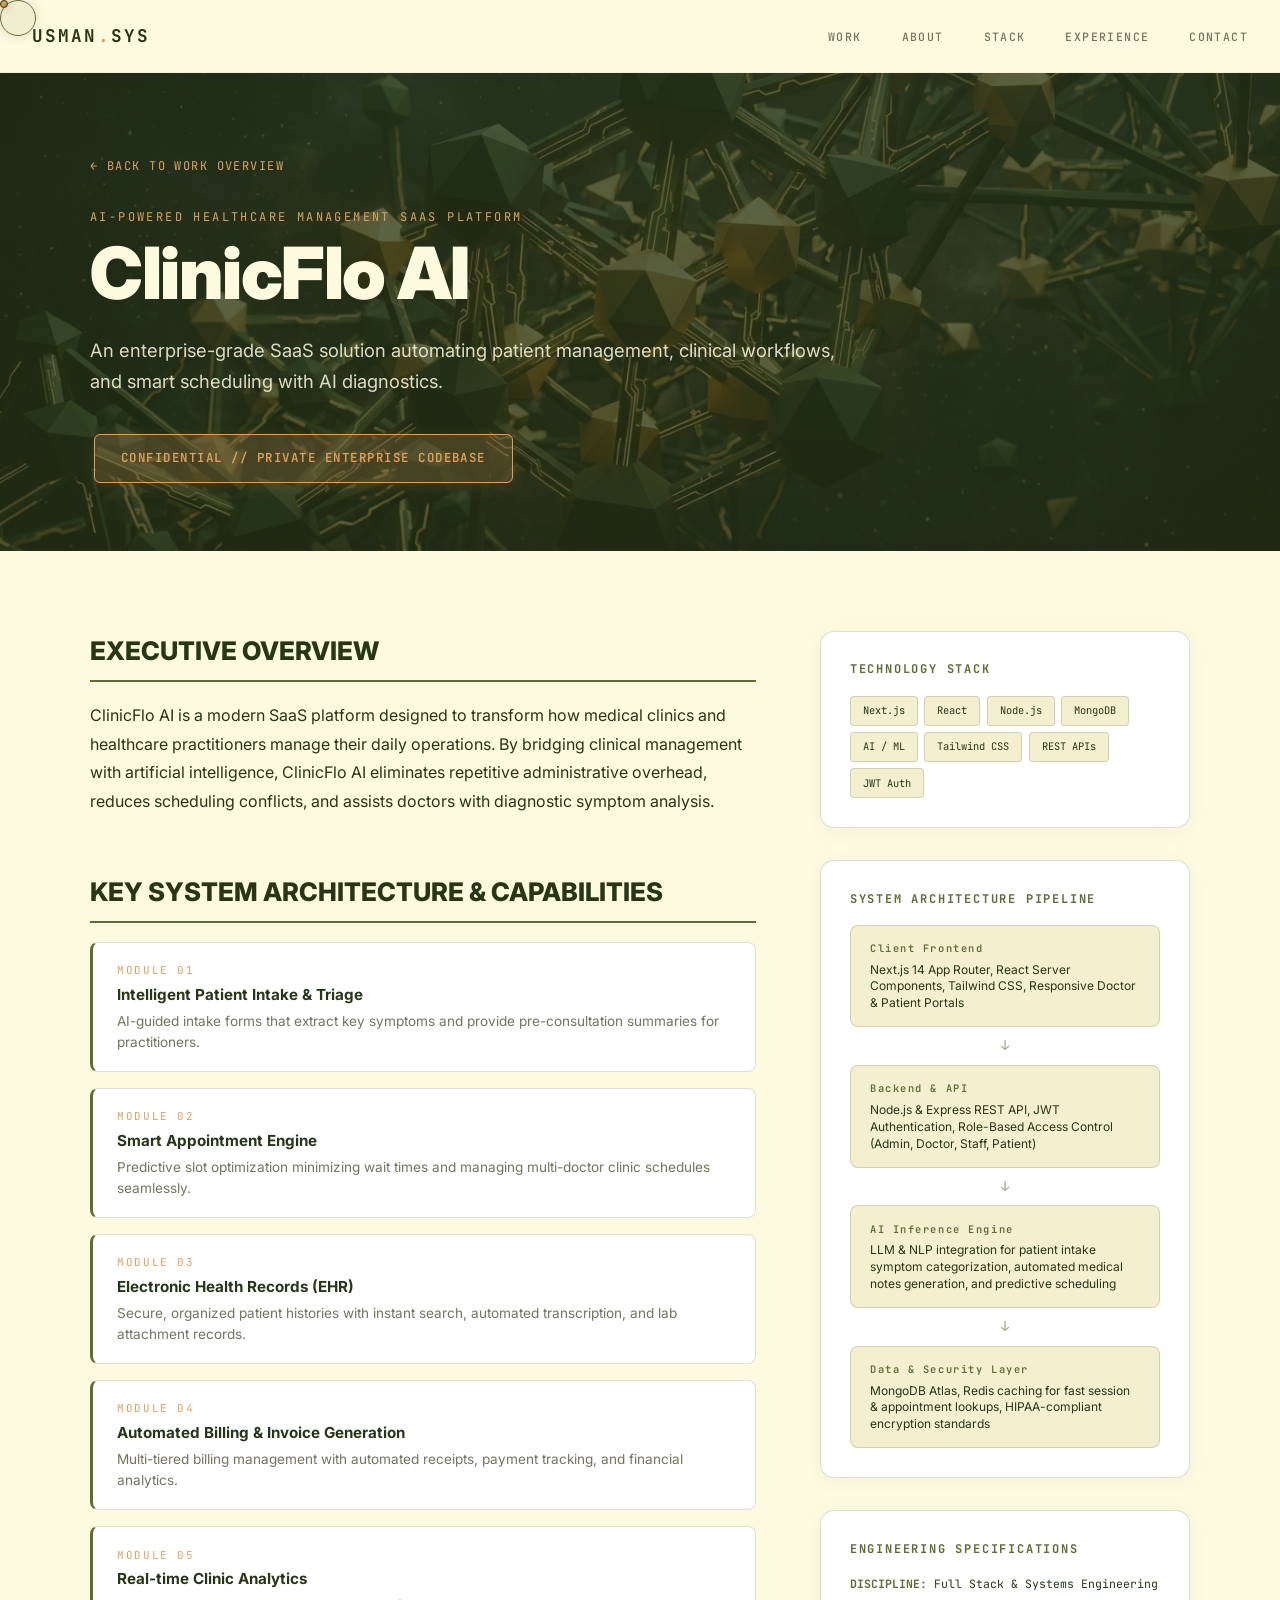
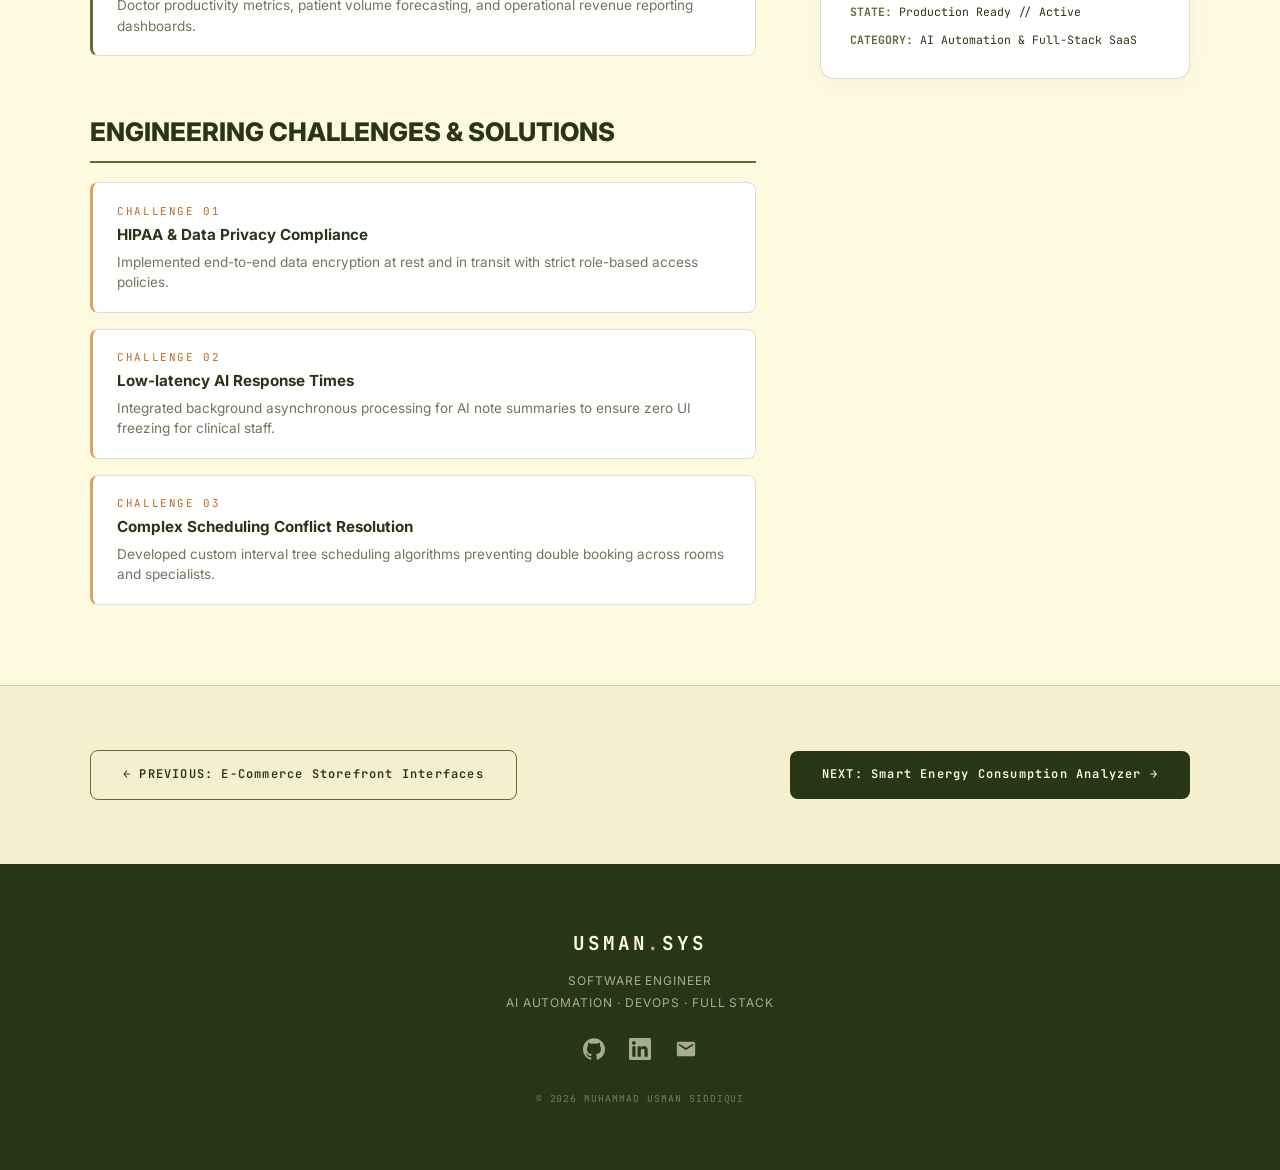
==== commit b21baf50: "fix: add cache-busting v2.2, zero-cache vercel headers, and modern pointermove custom cursor engine" ====
--- a/project.html
+++ b/project.html
@@ -11,9 +11,16 @@
   <link rel="preconnect" href="https://fonts.gstatic.com" crossorigin>
   <link href="https://fonts.googleapis.com/css2?family=Inter:wght@300;400;500;600;700;800;900&family=JetBrains+Mono:wght@300;400;500;600;700&display=swap" rel="stylesheet">
 
-  <link rel="stylesheet" href="style.css">
+  <link rel="stylesheet" href="style.css?v=2.2">
 </head>
 <body>
+
+  <!-- ═══════════════════ CUSTOM CURSOR ═══════════════════ -->
+  <div id="cursor" class="custom-cursor" aria-hidden="true">
+    <div class="cursor__dot"></div>
+    <div class="cursor__ring"></div>
+    <span class="cursor__label"></span>
+  </div>
 
   <!-- ═══════════════════ NAVIGATION ═══════════════════ -->
   <nav id="navbar" class="navbar" role="navigation" aria-label="Main navigation">
@@ -52,7 +59,7 @@
     </div>
   </footer>
 
-  <script src="projects-data.js"></script>
-  <script src="project.js"></script>
+  <script src="projects-data.js?v=2.2"></script>
+  <script src="project.js?v=2.2"></script>
 </body>
 </html>
--- a/style.css
+++ b/style.css
@@ -217,70 +217,94 @@
 /* ═══════════════════════════════════════════════════════════
    CUSTOM CURSOR
    ═══════════════════════════════════════════════════════════ */
+.custom-cursor,
+.custom-cursor * {
+  pointer-events: none !important;
+  user-select: none;
+}
+
 .custom-cursor {
-  display: none;
-}
-
-@media (pointer: fine) and (hover: hover) {
-  .custom-cursor {
-    display: block;
-    position: fixed;
-    top: 0;
-    left: 0;
-    z-index: 10000;
-    pointer-events: none;
-    mix-blend-mode: difference;
-  }
-
-  .cursor__dot {
-    width: 6px;
-    height: 6px;
-    background: var(--cream);
-    border-radius: 50%;
-    transform: translate(-50%, -50%);
-    transition: width 0.2s, height 0.2s, background 0.2s;
-  }
-
-  .cursor__ring {
-    position: absolute;
-    top: -14px;
-    left: -14px;
-    width: 34px;
-    height: 34px;
-    border: 1.5px solid rgba(254, 250, 224, 0.4);
-    border-radius: 50%;
-    transition: width 0.3s, height 0.3s, top 0.3s, left 0.3s, border-color 0.3s;
-  }
-
-  .cursor__label {
-    position: absolute;
-    top: 24px;
-    left: 50%;
-    transform: translateX(-50%);
-    font-family: var(--font-mono);
-    font-size: 0.6rem;
-    letter-spacing: 0.15em;
-    color: var(--cream);
-    white-space: nowrap;
-    opacity: 0;
-    transition: opacity 0.2s;
-  }
-
-  .custom-cursor.cursor--hover .cursor__ring {
-    width: 56px;
-    height: 56px;
-    top: -25px;
-    left: -25px;
-    border-color: var(--gold);
-  }
-
-  .custom-cursor.cursor--hover .cursor__label {
-    opacity: 1;
-  }
-
-  body:has(.custom-cursor) * {
-    cursor: none !important;
-  }
+  position: fixed;
+  top: 0;
+  left: 0;
+  width: 0;
+  height: 0;
+  z-index: 999999;
+  pointer-events: none !important;
+  user-select: none;
+}
+
+body.cursor-active,
+body.cursor-active a,
+body.cursor-active button,
+body.cursor-active input,
+body.cursor-active [data-cursor],
+body.cursor-active .project-card {
+  cursor: none !important;
+}
+
+.cursor__dot {
+  position: fixed;
+  top: 0;
+  left: 0;
+  width: 8px;
+  height: 8px;
+  background: var(--gold);
+  border: 1.5px solid var(--forest);
+  border-radius: 50%;
+  box-shadow: 0 0 10px rgba(221, 161, 94, 0.9);
+  pointer-events: none !important;
+  will-change: transform;
+}
+
+.cursor__ring {
+  position: fixed;
+  top: 0;
+  left: 0;
+  width: 36px;
+  height: 36px;
+  border: 1.5px solid var(--olive);
+  background: rgba(96, 108, 56, 0.08);
+  border-radius: 50%;
+  box-shadow: 0 0 12px rgba(40, 54, 24, 0.15);
+  pointer-events: none !important;
+  transition: width 0.25s cubic-bezier(0.16, 1, 0.3, 1),
+              height 0.25s cubic-bezier(0.16, 1, 0.3, 1),
+              border-color 0.25s ease,
+              background 0.25s ease;
+  will-change: transform, width, height;
+}
+
+.cursor__label {
+  position: fixed;
+  top: 0;
+  left: 0;
+  font-family: var(--font-mono);
+  font-size: 0.62rem;
+  font-weight: 700;
+  letter-spacing: 0.15em;
+  background: var(--forest);
+  color: var(--cream);
+  padding: 3px 8px;
+  border-radius: 4px;
+  border: 1px solid var(--gold);
+  white-space: nowrap;
+  opacity: 0;
+  pointer-events: none !important;
+  transition: opacity 0.2s ease;
+  will-change: transform;
+}
+
+.custom-cursor.cursor--hover .cursor__ring {
+  width: 54px;
+  height: 54px;
+  border-color: var(--gold);
+  background: rgba(221, 161, 94, 0.16);
+  box-shadow: 0 0 20px rgba(221, 161, 94, 0.4);
+}
+
+.custom-cursor.cursor--hover .cursor__label {
+  opacity: 1;
 }
 
 /* ═══════════════════════════════════════════════════════════
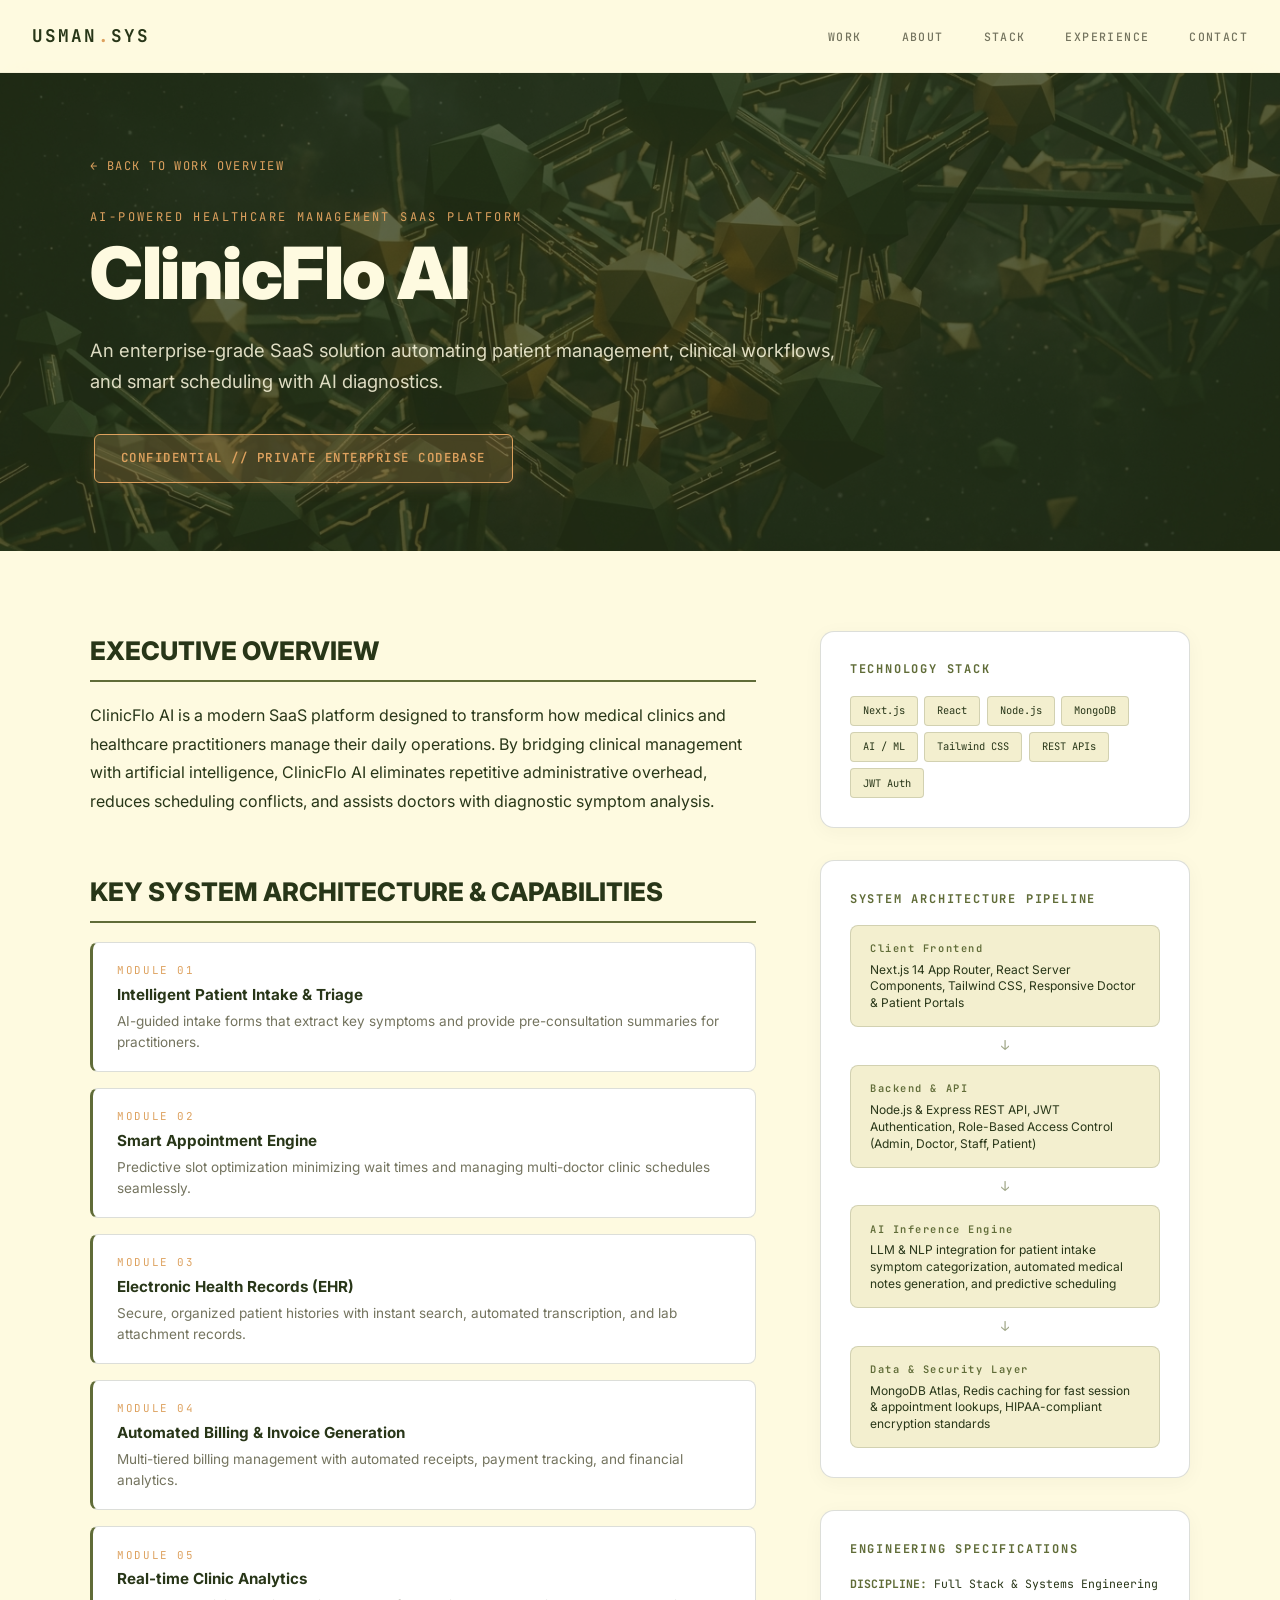
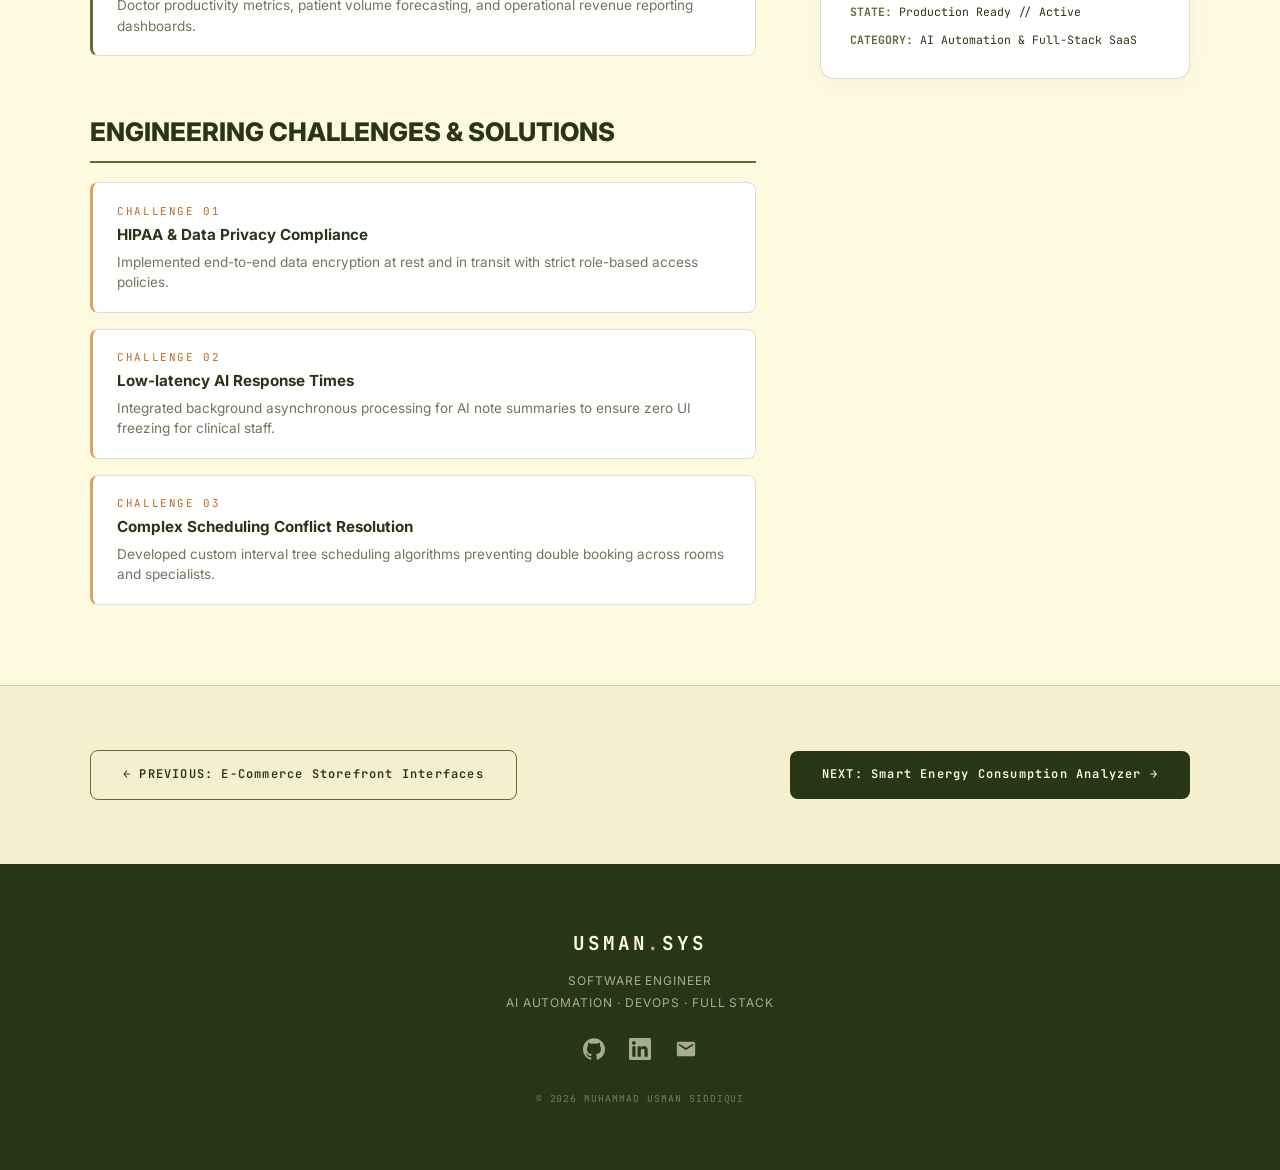
==== commit 79d0a595: "fix: permanent fail-safe ambient cursor engine (never hides OS pointer) with v3.0 cache busters" ====
--- a/project.html
+++ b/project.html
@@ -11,13 +11,12 @@
   <link rel="preconnect" href="https://fonts.gstatic.com" crossorigin>
   <link href="https://fonts.googleapis.com/css2?family=Inter:wght@300;400;500;600;700;800;900&family=JetBrains+Mono:wght@300;400;500;600;700&display=swap" rel="stylesheet">
 
-  <link rel="stylesheet" href="style.css?v=2.2">
+  <link rel="stylesheet" href="style.css?v=3.0">
 </head>
 <body>
 
   <!-- ═══════════════════ CUSTOM CURSOR ═══════════════════ -->
   <div id="cursor" class="custom-cursor" aria-hidden="true">
-    <div class="cursor__dot"></div>
     <div class="cursor__ring"></div>
     <span class="cursor__label"></span>
   </div>
@@ -59,7 +58,7 @@
     </div>
   </footer>
 
-  <script src="projects-data.js?v=2.2"></script>
-  <script src="project.js?v=2.2"></script>
+  <script src="projects-data.js?v=3.0"></script>
+  <script src="project.js?v=3.0"></script>
 </body>
 </html>
--- a/style.css
+++ b/style.css
@@ -215,7 +215,7 @@
 }
 
 /* ═══════════════════════════════════════════════════════════
-   CUSTOM CURSOR
+   CUSTOM CURSOR (AMBIENT GOLDEN TRAILING RING)
    ═══════════════════════════════════════════════════════════ */
 .custom-cursor,
 .custom-cursor * {
@@ -231,30 +231,6 @@
   height: 0;
   z-index: 999999;
   pointer-events: none !important;
-  user-select: none;
-}
-
-body.cursor-active,
-body.cursor-active a,
-body.cursor-active button,
-body.cursor-active input,
-body.cursor-active [data-cursor],
-body.cursor-active .project-card {
-  cursor: none !important;
-}
-
-.cursor__dot {
-  position: fixed;
-  top: 0;
-  left: 0;
-  width: 8px;
-  height: 8px;
-  background: var(--gold);
-  border: 1.5px solid var(--forest);
-  border-radius: 50%;
-  box-shadow: 0 0 10px rgba(221, 161, 94, 0.9);
-  pointer-events: none !important;
-  will-change: transform;
 }
 
 .cursor__ring {
@@ -263,12 +239,14 @@
   left: 0;
   width: 36px;
   height: 36px;
-  border: 1.5px solid var(--olive);
-  background: rgba(96, 108, 56, 0.08);
+  border: 1.5px solid var(--gold);
+  background: rgba(221, 161, 94, 0.08);
   border-radius: 50%;
-  box-shadow: 0 0 12px rgba(40, 54, 24, 0.15);
+  box-shadow: 0 0 14px rgba(221, 161, 94, 0.3);
   pointer-events: none !important;
-  transition: width 0.25s cubic-bezier(0.16, 1, 0.3, 1),
+  opacity: 0;
+  transition: opacity 0.3s ease,
+              width 0.25s cubic-bezier(0.16, 1, 0.3, 1),
               height 0.25s cubic-bezier(0.16, 1, 0.3, 1),
               border-color 0.25s ease,
               background 0.25s ease;
@@ -295,12 +273,16 @@
   will-change: transform;
 }
 
+body.cursor-active .cursor__ring {
+  opacity: 1;
+}
+
 .custom-cursor.cursor--hover .cursor__ring {
-  width: 54px;
-  height: 54px;
+  width: 56px;
+  height: 56px;
   border-color: var(--gold);
-  background: rgba(221, 161, 94, 0.16);
-  box-shadow: 0 0 20px rgba(221, 161, 94, 0.4);
+  background: rgba(221, 161, 94, 0.18);
+  box-shadow: 0 0 24px rgba(221, 161, 94, 0.45);
 }
 
 .custom-cursor.cursor--hover .cursor__label {
